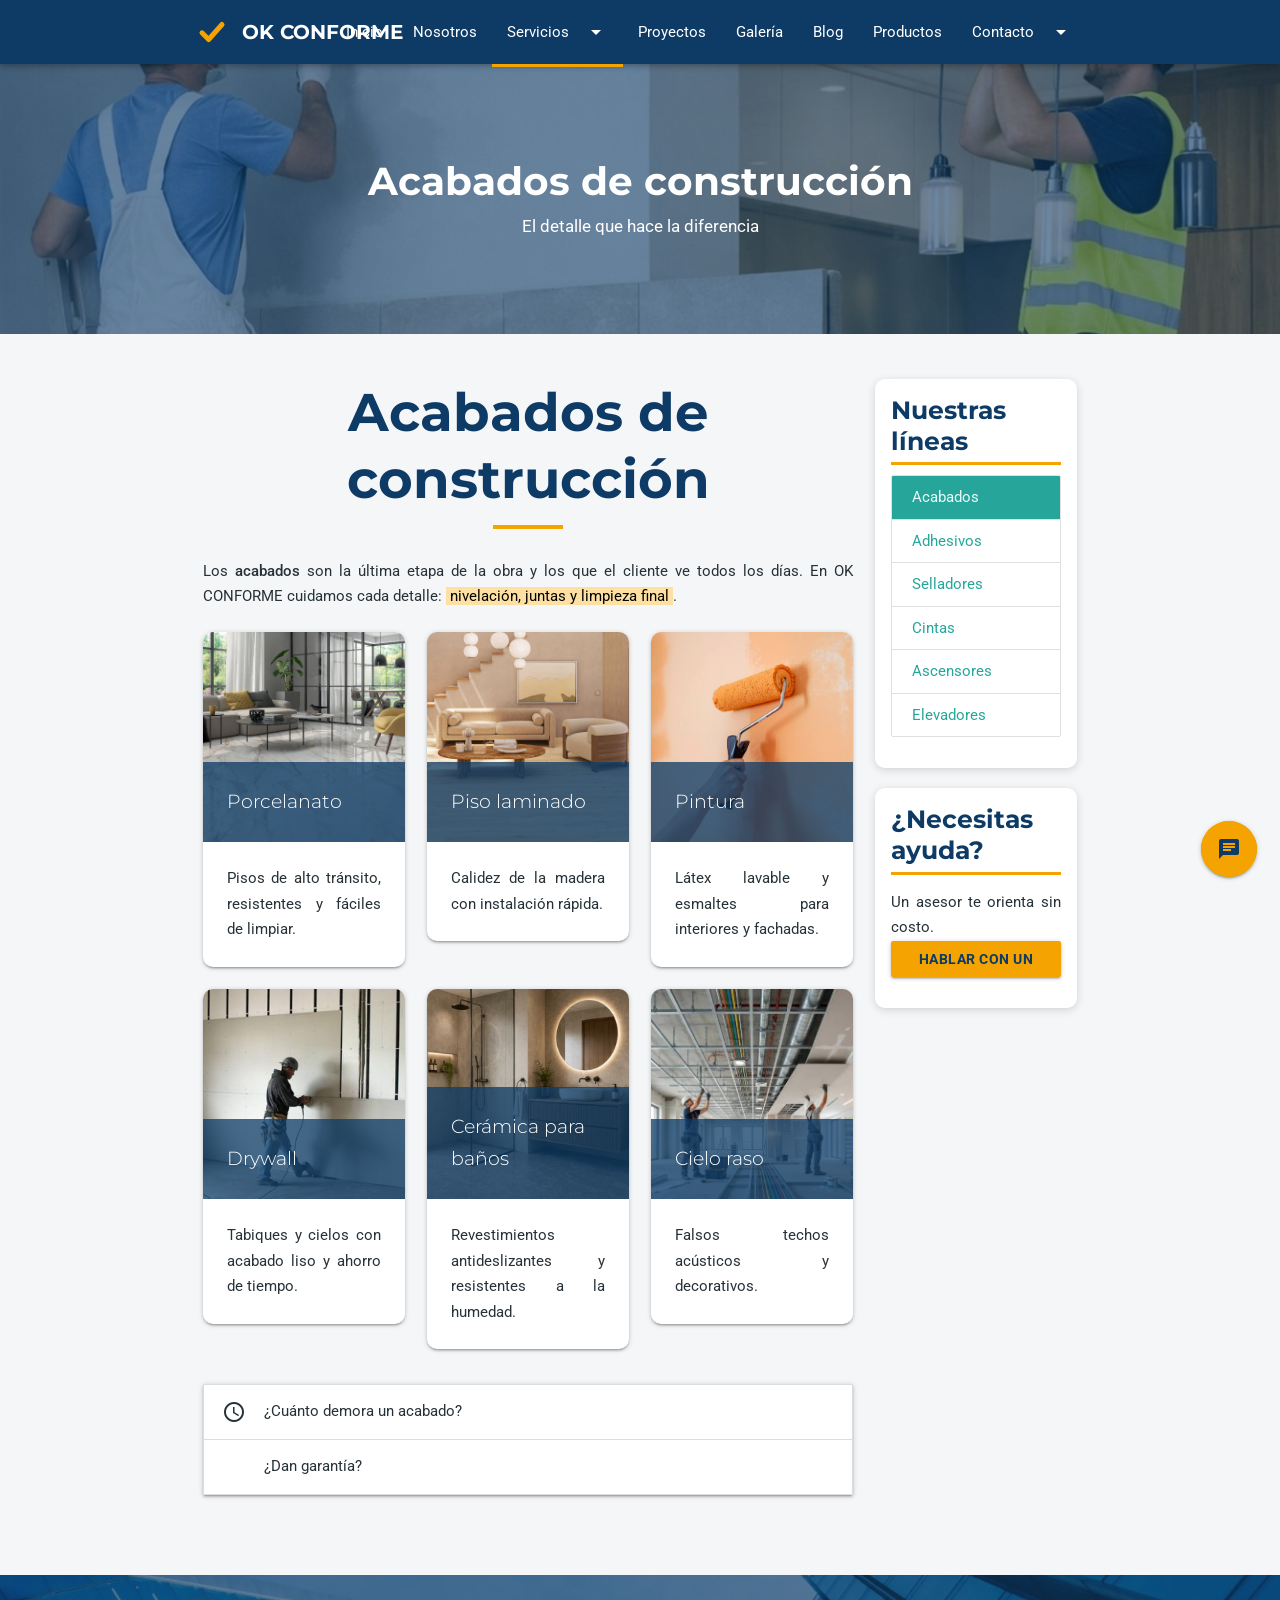
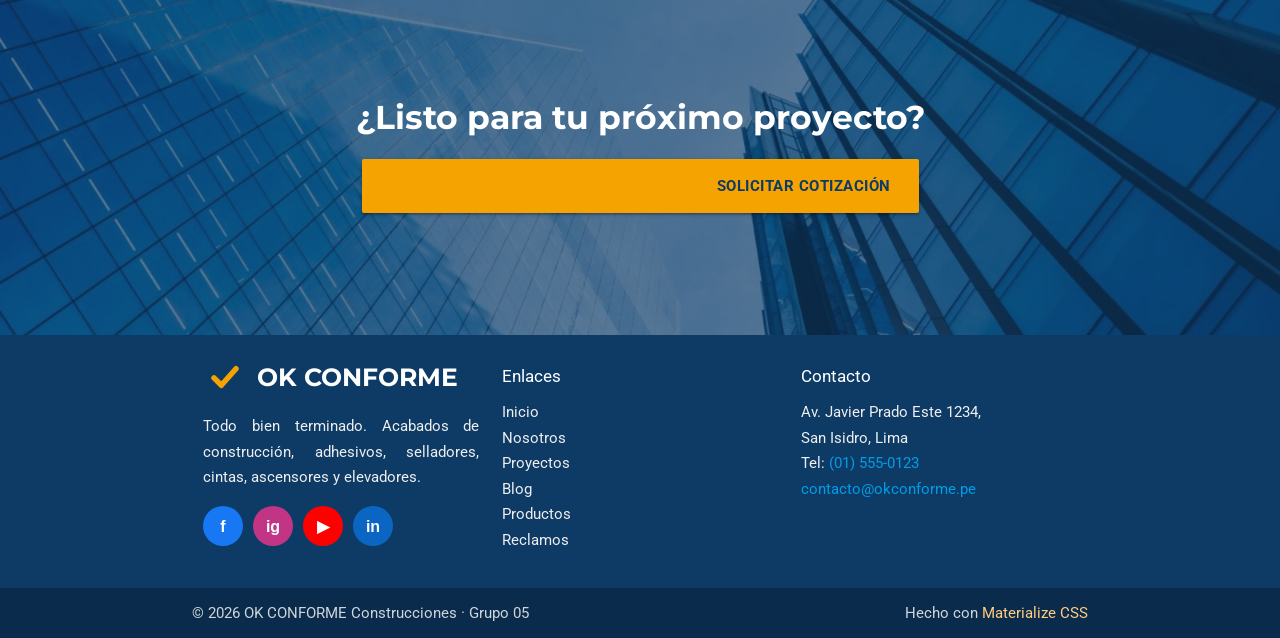
==== acabados.html @ b5ef3fba "Add files via upload" ====
<!DOCTYPE html>
<html lang="es">
<head>
<meta charset="UTF-8">
<meta name="viewport" content="width=device-width, initial-scale=1.0">
<meta name="description" content="Pisos, pintura, drywall y cerámica para obras de construcción.">
<meta name="keywords" content="acabados, pisos, pintura, drywall, cerámica">
<meta name="author" content="Grupo 05">
<title>Acabados | OK CONFORME</title>
<link rel="icon" type="image/svg+xml" href="imagenes/favicon.svg">
<link rel="stylesheet" href="https://fonts.googleapis.com/icon?family=Material+Icons">
<link rel="stylesheet" href="https://fonts.googleapis.com/css2?family=Montserrat:wght@600;700&family=Roboto:wght@300;400;500&display=swap">
<link rel="stylesheet" href="https://cdnjs.cloudflare.com/ajax/libs/materialize/1.0.0/css/materialize.min.css">
<link rel="stylesheet" href="css/estilos.css">
<link rel="stylesheet" href="css/estilos-less.css">
<link rel="stylesheet" href="css/estilos-sass.css">
</head>
<body>
<ul id="drop-servicios" class="dropdown-content"><li><a href="acabados.html">Acabados</a></li><li><a href="adhesivos.html">Adhesivos</a></li><li><a href="selladores.html">Selladores</a></li><li><a href="cintas.html">Cintas</a></li><li><a href="ascensores.html">Ascensores</a></li><li><a href="elevadores.html">Elevadores</a></li></ul>
<ul id="drop-contacto" class="dropdown-content"><li><a href="contacto.html">Contacto</a></li><li><a href="clientes.html">Clientes y reclamos</a></li></ul>
<header>
<div class="navbar-fixed">
<nav class="navbar-azul" role="navigation">
<div class="nav-wrapper container">
<a href="index.html" class="brand-logo"><img src="imagenes/logo.svg" alt="Logo OK CONFORME"><span>OK CONFORME</span></a>
<a href="#" data-target="menu-movil" class="sidenav-trigger"><i class="material-icons">menu</i></a>
<ul class="right hide-on-med-and-down">
<li class=""><a href="index.html">Inicio</a></li><li class=""><a href="nosotros.html">Nosotros</a></li>
<li class="active"><a class="dropdown-trigger" href="#!" data-target="drop-servicios">Servicios<i class="material-icons right">arrow_drop_down</i></a></li>
<li class=""><a href="proyectos.html">Proyectos</a></li><li class=""><a href="galeria.html">Galería</a></li><li class=""><a href="blog.html">Blog</a></li><li class=""><a href="productos.html">Productos</a></li>
<li class=""><a class="dropdown-trigger" href="#!" data-target="drop-contacto">Contacto<i class="material-icons right">arrow_drop_down</i></a></li>
</ul>
</div>
</nav>
</div>
<ul class="sidenav" id="menu-movil"><li><a href="index.html">Inicio</a></li><li><a href="nosotros.html">Nosotros</a></li><li><a href="acabados.html">Acabados</a></li><li><a href="adhesivos.html">Adhesivos</a></li><li><a href="selladores.html">Selladores</a></li><li><a href="cintas.html">Cintas</a></li><li><a href="ascensores.html">Ascensores</a></li><li><a href="elevadores.html">Elevadores</a></li><li><a href="proyectos.html">Proyectos</a></li><li><a href="galeria.html">Galería</a></li><li><a href="blog.html">Blog</a></li><li><a href="productos.html">Productos</a></li><li><a href="contacto.html">Contacto</a></li><li><a href="clientes.html">Clientes y reclamos</a></li></ul>
</header>
<main>
<div class="parallax-container banner">
<div class="banner-texto"><h1>Acabados de construcción</h1><p>El detalle que hace la diferencia</p></div>
<div class="parallax"><img src="imagenes/banner-acabados.jpg" alt="Acabados de construcción"></div>
</div>
<section class="seccion"><div class="container"><div class="row"><div class="col s12 l9"><h2>Acabados de construcción</h2><p>Los <strong>acabados</strong> son la última etapa de la obra y los que el cliente ve todos los días. En OK CONFORME cuidamos cada detalle: <mark>nivelación, juntas y limpieza final</mark>.</p><div class="row"><div class="col s12 m6 l4"><div class="card hoverable tarjeta-servicio scale-transition scale-out"><div class="card-image"><img src="imagenes/acabado-porcelanato.jpg" alt="Porcelanato"><span class="card-title">Porcelanato</span></div><div class="card-content"><p>Pisos de alto tránsito, resistentes y fáciles de limpiar.</p></div></div></div><div class="col s12 m6 l4"><div class="card hoverable tarjeta-servicio scale-transition scale-out"><div class="card-image"><img src="imagenes/acabado-madera.jpg" alt="Piso laminado"><span class="card-title">Piso laminado</span></div><div class="card-content"><p>Calidez de la madera con instalación rápida.</p></div></div></div><div class="col s12 m6 l4"><div class="card hoverable tarjeta-servicio scale-transition scale-out"><div class="card-image"><img src="imagenes/acabado-pintura.jpg" alt="Pintura"><span class="card-title">Pintura</span></div><div class="card-content"><p>Látex lavable y esmaltes para interiores y fachadas.</p></div></div></div><div class="col s12 m6 l4"><div class="card hoverable tarjeta-servicio scale-transition scale-out"><div class="card-image"><img src="imagenes/acabado-drywall.jpg" alt="Drywall"><span class="card-title">Drywall</span></div><div class="card-content"><p>Tabiques y cielos con acabado liso y ahorro de tiempo.</p></div></div></div><div class="col s12 m6 l4"><div class="card hoverable tarjeta-servicio scale-transition scale-out"><div class="card-image"><img src="imagenes/acabado-ceramica-bano.jpg" alt="Cerámica para baños"><span class="card-title">Cerámica para baños</span></div><div class="card-content"><p>Revestimientos antideslizantes y resistentes a la humedad.</p></div></div></div><div class="col s12 m6 l4"><div class="card hoverable tarjeta-servicio scale-transition scale-out"><div class="card-image"><img src="imagenes/acabado-cielo-raso.jpg" alt="Cielo raso"><span class="card-title">Cielo raso</span></div><div class="card-content"><p>Falsos techos acústicos y decorativos.</p></div></div></div></div><ul class="collapsible">
<li><div class="collapsible-header"><i class="material-icons">schedule</i>¿Cuánto demora un acabado?</div><div class="collapsible-body"><span>Un departamento de 80 m&sup2; se termina entre 10 y 15 días hábiles.</span></div></li>
<li><div class="collapsible-header"><i class="material-icons">shield</i>¿Dan garantía?</div><div class="collapsible-body"><span>Sí, 1 año por mano de obra y garantía del fabricante en materiales.</span></div></li>
</ul></div><aside class="col s12 l3"><div class="barra-lateral"><h5>Nuestras líneas</h5><div class="collection"><a href="acabados.html" class="collection-item active">Acabados</a><a href="adhesivos.html" class="collection-item">Adhesivos</a><a href="selladores.html" class="collection-item">Selladores</a><a href="cintas.html" class="collection-item">Cintas</a><a href="ascensores.html" class="collection-item">Ascensores</a><a href="elevadores.html" class="collection-item">Elevadores</a></div></div>
<div class="barra-lateral"><h5>¿Necesitas ayuda?</h5><p>Un asesor te orienta sin costo.<br><a class="btn btn-naranja waves-effect" href="contacto.html">Hablar con un asesor</a></p></div></aside></div></div></section><div class="parallax-container cta">
<div class="cta-texto white-text"><h2>¿Listo para tu próximo proyecto?</h2><a class="btn-large waves-effect waves-light btn-naranja" href="contacto.html"><i class="material-icons left">request_quote</i>Solicitar cotización</a></div>
<div class="parallax"><img src="imagenes/fondo-parallax.jpg" alt="Fachada de vidrio"></div>
</div>
</main>
<div class="fixed-action-btn"><a class="btn-floating btn-large pulse tooltipped" data-position="left" data-tooltip="Cotiza aquí" href="contacto.html"><i class="large material-icons">chat</i></a></div>
<footer class="page-footer">
<div class="container">
<div class="row">
<div class="col s12 m4">
<div class="pie-logo"><img src="imagenes/logo.svg" alt="Logo OK CONFORME"><h5 class="sin-margen">OK CONFORME</h5></div>
<p class="grey-text text-lighten-3">Todo bien terminado. Acabados de construcción, adhesivos, selladores, cintas, ascensores y elevadores.</p>
<div class="redes">
<a class="tooltipped" data-tooltip="Facebook" href="https://www.facebook.com" target="_blank" rel="noopener"><img src="imagenes/red-facebook.svg" alt="Facebook"></a>
<a class="tooltipped" data-tooltip="Instagram" href="https://www.instagram.com" target="_blank" rel="noopener"><img src="imagenes/red-instagram.svg" alt="Instagram"></a>
<a class="tooltipped" data-tooltip="YouTube" href="https://www.youtube.com" target="_blank" rel="noopener"><img src="imagenes/red-youtube.svg" alt="YouTube"></a>
<a class="tooltipped" data-tooltip="LinkedIn" href="https://www.linkedin.com" target="_blank" rel="noopener"><img src="imagenes/red-linkedin.svg" alt="LinkedIn"></a>
</div>
</div>
<div class="col s6 m4">
<h6>Enlaces</h6>
<ul>
<li><a class="grey-text text-lighten-3" href="index.html">Inicio</a></li>
<li><a class="grey-text text-lighten-3" href="nosotros.html">Nosotros</a></li>
<li><a class="grey-text text-lighten-3" href="proyectos.html">Proyectos</a></li>
<li><a class="grey-text text-lighten-3" href="blog.html">Blog</a></li>
<li><a class="grey-text text-lighten-3" href="productos.html">Productos</a></li>
<li><a class="grey-text text-lighten-3" href="clientes.html">Reclamos</a></li>
</ul>
</div>
<div class="col s6 m4">
<h6>Contacto</h6>
<ul class="grey-text text-lighten-3">
<li>Av. Javier Prado Este 1234,<br>San Isidro, Lima</li>
<li>Tel: <a href="tel:+5115550123">(01) 555-0123</a></li>
<li><a href="mailto:contacto@okconforme.pe">contacto@okconforme.pe</a></li>
</ul>
</div>
</div>
</div>
<div class="footer-copyright">
<div class="container">
&copy; 2026 OK CONFORME Construcciones &middot; Grupo 05
<span class="right">Hecho con <a class="orange-text text-lighten-3" href="https://materializecss.com" target="_blank" rel="noopener">Materialize CSS</a></span>
</div>
</div>
</footer>
<script src="https://cdnjs.cloudflare.com/ajax/libs/materialize/1.0.0/js/materialize.min.js"></script>
<script src="js/main.js"></script>

</body>
</html>
---- css/estilos.css ----
/* CSS tradicional: tipografía, tablas, formularios y multimedia */
html { scroll-behavior: smooth; }

body {
  font-family: 'Roboto', sans-serif;
  font-weight: 400;
  color: #263238;
  background-color: #f5f6f8;
  line-height: 1.7;
}

h1, h2, h3, h4, h5 {
  font-family: 'Montserrat', sans-serif;
  font-weight: 700;
  line-height: 1.25;
}

p { text-align: justify; }
a { transition: color 0.3s ease; }
img { max-width: 100%; height: auto; }
blockquote { border-left: 5px solid #F4A300; background: #fff; padding: 12px 20px; font-style: italic; }
mark { background: #ffe0a3; padding: 0 4px; }
hr { border: 0; border-top: 2px solid #F4A300; margin: 24px 0; }

audio { width: 100%; margin: 10px 0; }
video { width: 100%; border-radius: 8px; display: block; background: #000; }
iframe { width: 100%; min-height: 340px; border: 0; border-radius: 8px; }
figure { margin: 0; }
figcaption { font-size: 0.9rem; color: #607d8b; text-align: center; padding-top: 6px; }

table.tabla-producto { background: #fff; border-collapse: collapse; width: 100%; }
table.tabla-producto caption { font-family: 'Montserrat', sans-serif; font-weight: 700; font-size: 1.2rem; padding: 12px; color: #0D3B66; text-align: left; }
table.tabla-producto thead th { background: #0D3B66; color: #fff; text-align: left; padding: 12px; }
table.tabla-producto tbody th { background: #fff3da; color: #0D3B66; border-right: 1px solid #ddd; }
table.tabla-producto td, table.tabla-producto th { padding: 10px 12px; border-bottom: 1px solid #e0e0e0; }
table.tabla-producto tfoot td { background: #eceff1; font-size: 0.85rem; font-style: italic; }
table.tabla-producto tbody tr:hover { background: #fff8e8; }

marquee { font-size: 1.05rem; letter-spacing: 0.5px; }

input:focus, textarea:focus { box-shadow: none; }
.texto-centrado { text-align: center; }
.sin-margen { margin: 0; }
---- css/estilos-less.css ----
.bg-azul {
  background-color: #0D3B66 !important;
}
.bg-naranja {
  background-color: #F4A300 !important;
}
.texto-azul {
  color: #0D3B66 !important;
}
.texto-naranja {
  color: #F4A300 !important;
}
nav.navbar-azul {
  background-color: #0D3B66;
  box-shadow: 0 2px 6px rgba(0, 0, 0, 0.3);
}
nav.navbar-azul .brand-logo {
  display: flex;
  align-items: center;
  gap: 10px;
  font-family: 'Montserrat', sans-serif;
  font-weight: 700;
  font-size: 1.3rem;
}
nav.navbar-azul .brand-logo img {
  height: 40px;
  width: 40px;
}
nav.navbar-azul ul a {
  transition: all 0.3s ease;
}
nav.navbar-azul ul a:hover {
  background-color: rgba(244, 163, 0, 0.3);
}
nav.navbar-azul li.active {
  border-bottom: 3px solid #F4A300;
  background-color: transparent;
}
.dropdown-content li > a {
  color: #0D3B66;
}
.sidenav li > a {
  color: #0D3B66;
  font-weight: 500;
}
.btn-naranja {
  background-color: #F4A300;
  color: #0D3B66;
  font-weight: 700;
  transition: all 0.3s ease;
}
.btn-naranja:hover {
  background-color: #c18100;
  transform: scale(1.05);
}
.hero {
  position: relative;
  height: 80vh;
  min-height: 440px;
  overflow: hidden;
  background-color: #0D3B66;
}
.hero .hero-video {
  position: absolute;
  top: 50%;
  left: 50%;
  min-width: 100%;
  min-height: 100%;
  transform: translate(-50%, -50%);
  object-fit: cover;
  z-index: 0;
  border-radius: 0;
}
.hero .hero-contenido {
  position: relative;
  z-index: 2;
  height: 100%;
  display: flex;
  justify-content: center;
  align-items: center;
  flex-direction: column;
  color: #fff;
  text-align: center;
  padding: 0 20px;
  background-color: rgba(13, 59, 102, 0.55);
}
.hero .hero-contenido h1 {
  font-size: 3.2rem;
  text-shadow: 0 3px 10px rgba(0, 0, 0, 0.5);
  margin: 0 0 10px;
}
.hero .hero-contenido p {
  text-align: center;
  font-size: 1.3rem;
  max-width: 720px;
}
.parallax-container.banner {
  height: 270px;
}
.parallax-container.banner .banner-texto {
  position: absolute;
  top: 0;
  left: 0;
  right: 0;
  bottom: 0;
  z-index: 2;
  display: flex;
  justify-content: center;
  align-items: center;
  flex-direction: column;
  background-color: rgba(13, 59, 102, 0.6);
  color: #fff;
  text-align: center;
  padding: 0 16px;
}
.parallax-container.banner .banner-texto h1 {
  font-size: 2.6rem;
  margin: 0;
}
.parallax-container.banner .banner-texto p {
  text-align: center;
  font-size: 1.15rem;
  margin: 6px 0 0;
}
.tarjeta-servicio {
  border-radius: 10px;
  overflow: hidden;
  transition: all 0.3s ease;
}
.tarjeta-servicio .card-title {
  background-color: rgba(13, 59, 102, 0.75);
  width: 100%;
  font-size: 1.25rem;
  font-family: 'Montserrat', sans-serif;
}
.tarjeta-servicio .card-image img {
  height: 210px;
  object-fit: cover;
}
.tarjeta-servicio:hover {
  transform: translateY(-8px) scale(1.02);
  box-shadow: 0 14px 42px rgba(0, 0, 0, 0.3);
}
.cta {
  height: 360px;
}
.cta .cta-texto {
  position: absolute;
  top: 0;
  left: 0;
  right: 0;
  bottom: 0;
  z-index: 2;
  display: flex;
  justify-content: center;
  align-items: center;
  flex-direction: column;
  background-color: rgba(13, 59, 102, 0.65);
  text-align: center;
  padding: 0 16px;
}
.cta .cta-texto h2 {
  font-size: 2.2rem;
  margin-top: 0;
}
.estadistica i {
  color: #F4A300;
  font-size: 3.2rem;
  transition: all 0.3s ease;
}
.estadistica h3 {
  margin: 4px 0;
  color: #0D3B66;
}
.estadistica:hover i {
  transform: rotate(360deg) scale(1.2);
}
.destacado {
  background-color: #fff;
  border-radius: 10px;
  overflow: hidden;
  box-shadow: 0 6px 18px rgba(0, 0, 0, 0.15);
}
.destacado img {
  width: 100%;
  height: 100%;
  object-fit: cover;
  min-height: 280px;
}
.destacado .texto {
  padding: 28px;
}
footer.page-footer {
  background-color: #0D3B66;
}
footer.page-footer h5,
footer.page-footer h6 {
  color: #fff;
}
footer.page-footer a {
  transition: color 0.3s ease;
}
footer.page-footer a:hover {
  color: #F4A300;
}
footer.page-footer .footer-copyright {
  background-color: #0a2b4b;
}
footer.page-footer .pie-logo {
  display: flex;
  align-items: center;
  gap: 10px;
}
footer.page-footer .pie-logo img {
  width: 44px;
}
.fixed-action-btn .btn-floating {
  background-color: #F4A300;
}
.fixed-action-btn .btn-floating i {
  color: #0D3B66;
}
@media (max-width: 768px) {
  .hero .hero-contenido h1 {
    font-size: 2rem;
  }
  .parallax-container.banner .banner-texto h1 {
    font-size: 1.7rem;
  }
  .cta .cta-texto h2 {
    font-size: 1.5rem;
  }
}
---- css/estilos-sass.css ----
.cinta-datos .dato, .testimonio, .miembro, .formulario-caja, .barra-lateral, .blog-entrada {
  background-color: #fff;
  border-radius: 10px;
  box-shadow: 0 2px 8px rgba(0, 0, 0, 0.15);
  transition: transform 0.3s ease, box-shadow 0.3s ease;
}

.seccion {
  padding: 3rem 0;
}
.seccion.alterna {
  background-color: #fff;
}
.seccion h2 {
  color: #0D3B66;
  text-align: center;
  margin: 0 0 2rem;
}
.seccion h2::after {
  content: "";
  display: block;
  width: 70px;
  height: 4px;
  background-color: #F4A300;
  margin: 12px auto 0;
}

.galeria-grid {
  display: grid;
  grid-template-columns: repeat(4, 1fr);
  gap: 12px;
}
.galeria-grid img {
  width: 100%;
  height: 220px;
  object-fit: cover;
  border-radius: 8px;
  transition: transform 0.4s ease, filter 0.4s ease;
}
.galeria-grid img:hover {
  transform: scale(1.05) rotate(1deg);
  filter: brightness(1.1);
}
@media (max-width: 992px) {
  .galeria-grid {
    grid-template-columns: repeat(2, 1fr);
  }
}
@media (max-width: 600px) {
  .galeria-grid {
    grid-template-columns: 1fr;
  }
}

.blog-entrada {
  display: flex;
  gap: 16px;
  margin-bottom: 20px;
  overflow: hidden;
}
.blog-entrada img {
  width: 260px;
  object-fit: cover;
}
.blog-entrada .contenido {
  padding: 16px;
}
.blog-entrada .contenido h4 {
  margin-top: 0;
  color: #0D3B66;
}
.blog-entrada:hover {
  transform: translateY(-4px);
}
@media (max-width: 600px) {
  .blog-entrada {
    flex-direction: column;
  }
  .blog-entrada img {
    width: 100%;
    height: 190px;
  }
}

.barra-lateral {
  padding: 16px;
  margin-bottom: 20px;
}
.barra-lateral h5 {
  color: #0D3B66;
  border-bottom: 3px solid #F4A300;
  padding-bottom: 6px;
  margin-top: 0;
}

.etiqueta-primario {
  display: inline-block;
  margin: 2px;
  padding: 3px 12px;
  border-radius: 14px;
  background-color: #0D3B66;
  color: #fff;
  font-size: 0.8rem;
}

.etiqueta-acento {
  display: inline-block;
  margin: 2px;
  padding: 3px 12px;
  border-radius: 14px;
  background-color: #F4A300;
  color: #fff;
  font-size: 0.8rem;
}

.etiqueta-exito {
  display: inline-block;
  margin: 2px;
  padding: 3px 12px;
  border-radius: 14px;
  background-color: #2E7D32;
  color: #fff;
  font-size: 0.8rem;
}

.etiqueta-alerta {
  display: inline-block;
  margin: 2px;
  padding: 3px 12px;
  border-radius: 14px;
  background-color: #C62828;
  color: #fff;
  font-size: 0.8rem;
}

.formulario-caja {
  padding: 1.5rem;
}

.info-contacto {
  list-style: none;
  padding: 0;
  margin: 0;
  display: flex;
  flex-direction: column;
  gap: 14px;
}
.info-contacto li {
  display: flex;
  align-items: center;
  gap: 12px;
}
.info-contacto li i {
  color: #F4A300;
}

.redes {
  display: flex;
  gap: 10px;
}
.redes a {
  width: 40px;
  height: 40px;
  transition: transform 0.4s ease;
}
.redes a:hover {
  transform: rotate(360deg) scale(1.15);
}
.redes a img {
  width: 100%;
  height: 100%;
  display: block;
}

.miembro {
  text-align: center;
  padding: 20px;
}
.miembro img {
  width: 140px;
  height: 140px;
  object-fit: cover;
  border-radius: 50%;
  border: 4px solid #F4A300;
}
.miembro h5 {
  color: #0D3B66;
  margin-bottom: 0;
}
.miembro:hover {
  transform: translateY(-6px) scale(1.03);
}

.testimonio {
  padding: 20px;
  height: 100%;
}
.testimonio i {
  color: #F4A300;
}

.marquee-oferta {
  background-color: #0D3B66;
  color: #fff;
  padding: 8px 0;
  font-weight: 500;
}

.tabla-wrap {
  overflow-x: auto;
  margin-bottom: 2rem;
}

.cinta-datos {
  display: grid;
  grid-template-columns: repeat(auto-fit, minmax(220px, 1fr));
  gap: 16px;
}
.cinta-datos .dato {
  padding: 16px;
  text-align: center;
}
.cinta-datos .dato i {
  color: #F4A300;
  font-size: 2.4rem;
}

.video-caja {
  display: flex;
  flex-direction: column;
  justify-content: center;
  align-items: center;
  gap: 8px;
}
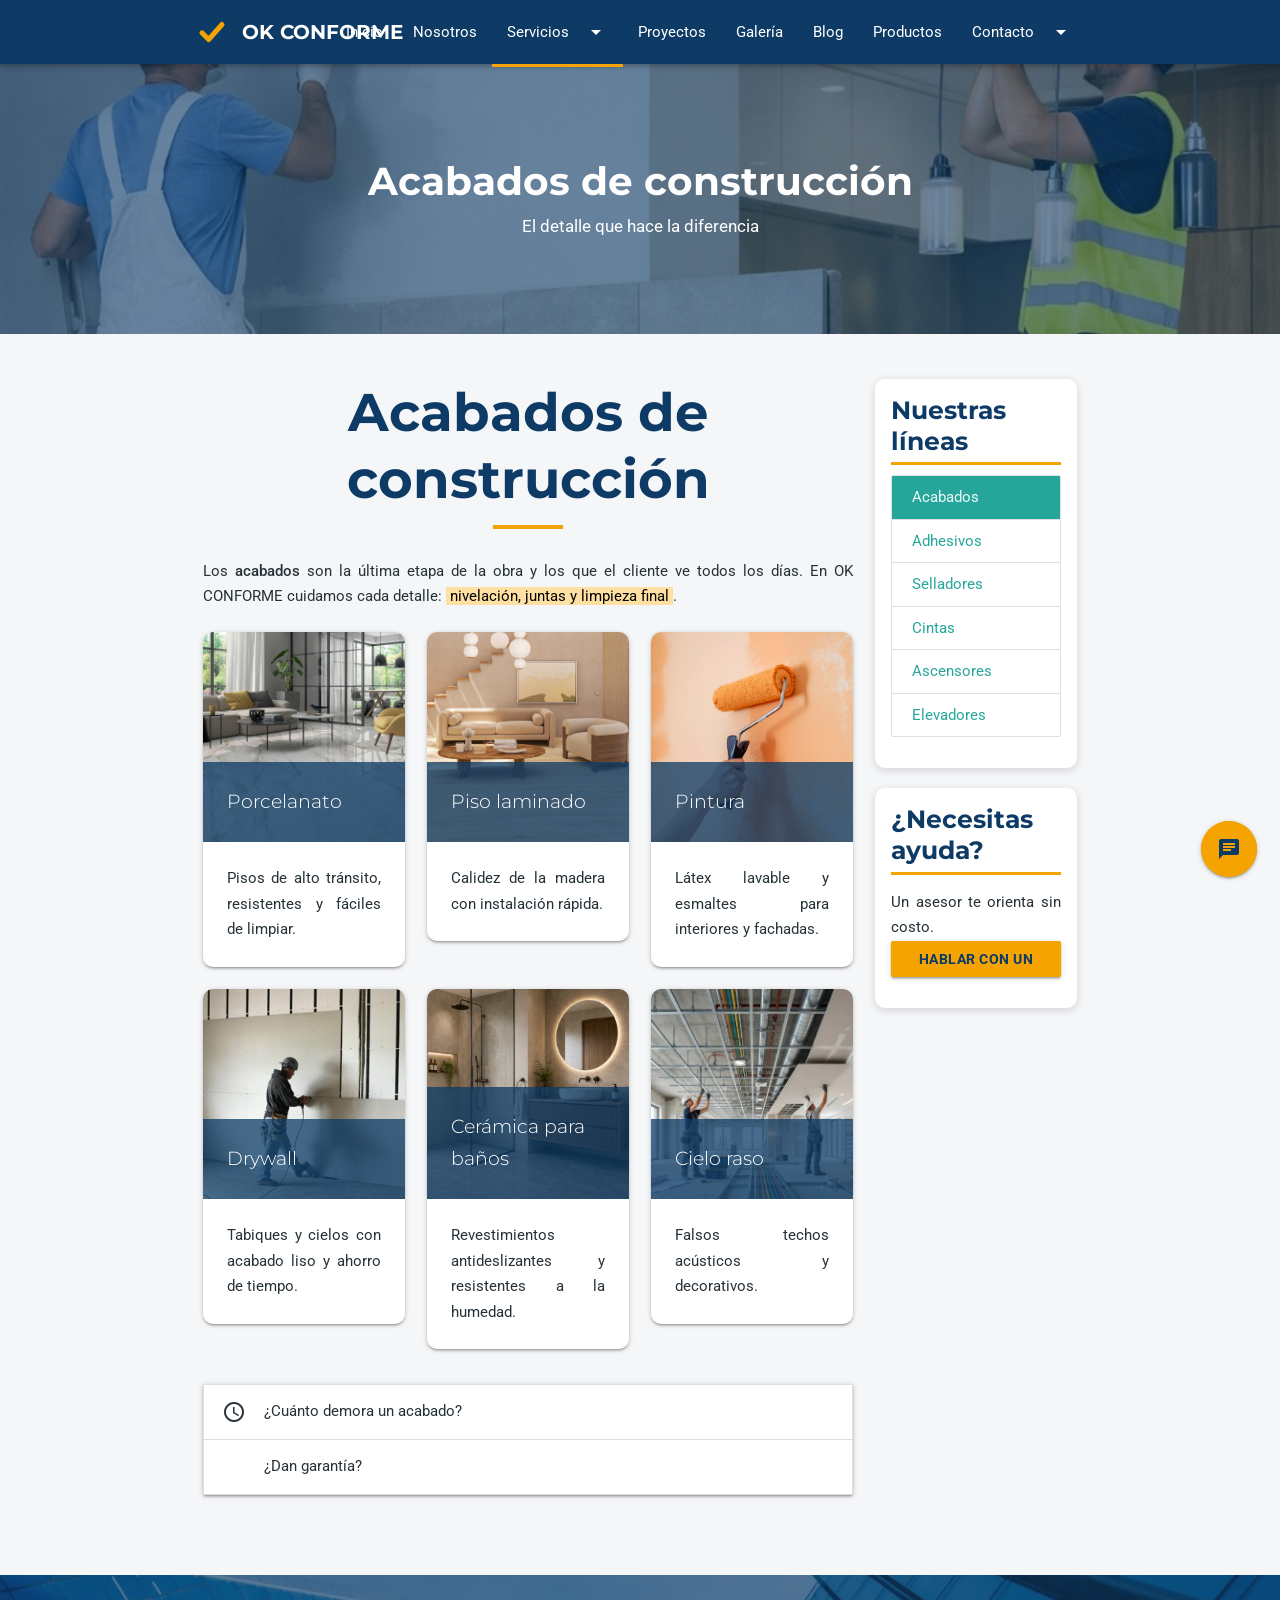
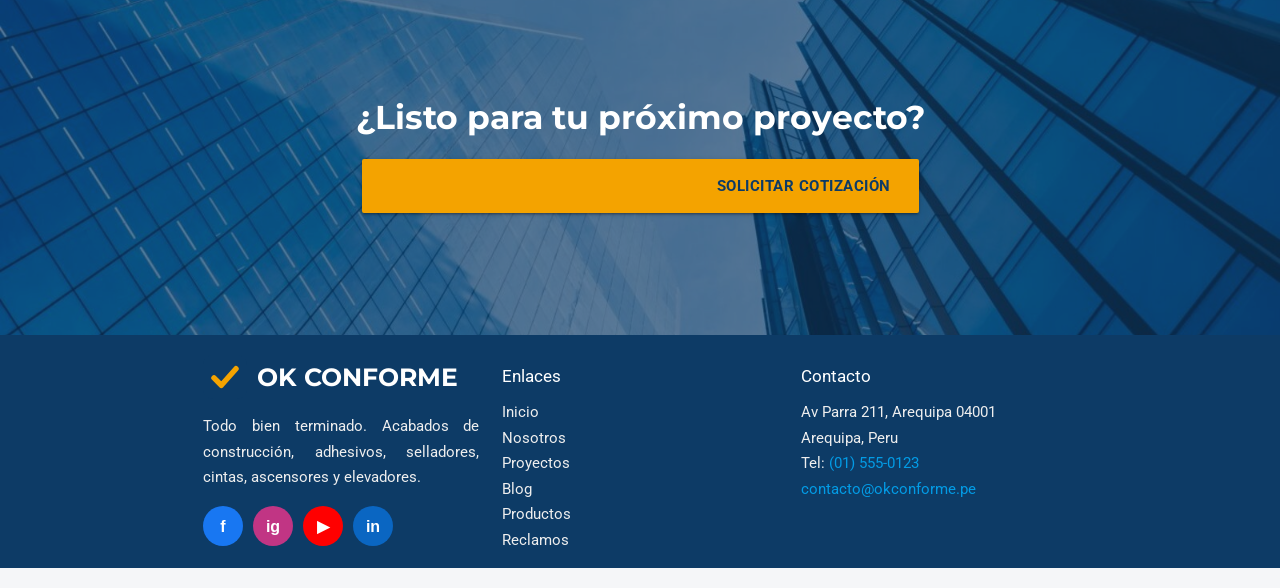
==== commit c61be14e: "Update acabados.html" ====
--- a/acabados.html
+++ b/acabados.html
@@ -1,98 +1,91 @@
 <!DOCTYPE html>
 <html lang="es">
-<head>
-<meta charset="UTF-8">
-<meta name="viewport" content="width=device-width, initial-scale=1.0">
-<meta name="description" content="Pisos, pintura, drywall y cerámica para obras de construcción.">
-<meta name="keywords" content="acabados, pisos, pintura, drywall, cerámica">
-<meta name="author" content="Grupo 05">
-<title>Acabados | OK CONFORME</title>
-<link rel="icon" type="image/svg+xml" href="imagenes/favicon.svg">
-<link rel="stylesheet" href="https://fonts.googleapis.com/icon?family=Material+Icons">
-<link rel="stylesheet" href="https://fonts.googleapis.com/css2?family=Montserrat:wght@600;700&family=Roboto:wght@300;400;500&display=swap">
-<link rel="stylesheet" href="https://cdnjs.cloudflare.com/ajax/libs/materialize/1.0.0/css/materialize.min.css">
-<link rel="stylesheet" href="css/estilos.css">
-<link rel="stylesheet" href="css/estilos-less.css">
-<link rel="stylesheet" href="css/estilos-sass.css">
-</head>
-<body>
-<ul id="drop-servicios" class="dropdown-content"><li><a href="acabados.html">Acabados</a></li><li><a href="adhesivos.html">Adhesivos</a></li><li><a href="selladores.html">Selladores</a></li><li><a href="cintas.html">Cintas</a></li><li><a href="ascensores.html">Ascensores</a></li><li><a href="elevadores.html">Elevadores</a></li></ul>
-<ul id="drop-contacto" class="dropdown-content"><li><a href="contacto.html">Contacto</a></li><li><a href="clientes.html">Clientes y reclamos</a></li></ul>
-<header>
-<div class="navbar-fixed">
-<nav class="navbar-azul" role="navigation">
-<div class="nav-wrapper container">
-<a href="index.html" class="brand-logo"><img src="imagenes/logo.svg" alt="Logo OK CONFORME"><span>OK CONFORME</span></a>
-<a href="#" data-target="menu-movil" class="sidenav-trigger"><i class="material-icons">menu</i></a>
-<ul class="right hide-on-med-and-down">
-<li class=""><a href="index.html">Inicio</a></li><li class=""><a href="nosotros.html">Nosotros</a></li>
-<li class="active"><a class="dropdown-trigger" href="#!" data-target="drop-servicios">Servicios<i class="material-icons right">arrow_drop_down</i></a></li>
-<li class=""><a href="proyectos.html">Proyectos</a></li><li class=""><a href="galeria.html">Galería</a></li><li class=""><a href="blog.html">Blog</a></li><li class=""><a href="productos.html">Productos</a></li>
-<li class=""><a class="dropdown-trigger" href="#!" data-target="drop-contacto">Contacto<i class="material-icons right">arrow_drop_down</i></a></li>
-</ul>
-</div>
-</nav>
-</div>
-<ul class="sidenav" id="menu-movil"><li><a href="index.html">Inicio</a></li><li><a href="nosotros.html">Nosotros</a></li><li><a href="acabados.html">Acabados</a></li><li><a href="adhesivos.html">Adhesivos</a></li><li><a href="selladores.html">Selladores</a></li><li><a href="cintas.html">Cintas</a></li><li><a href="ascensores.html">Ascensores</a></li><li><a href="elevadores.html">Elevadores</a></li><li><a href="proyectos.html">Proyectos</a></li><li><a href="galeria.html">Galería</a></li><li><a href="blog.html">Blog</a></li><li><a href="productos.html">Productos</a></li><li><a href="contacto.html">Contacto</a></li><li><a href="clientes.html">Clientes y reclamos</a></li></ul>
-</header>
-<main>
-<div class="parallax-container banner">
-<div class="banner-texto"><h1>Acabados de construcción</h1><p>El detalle que hace la diferencia</p></div>
-<div class="parallax"><img src="imagenes/banner-acabados.jpg" alt="Acabados de construcción"></div>
-</div>
-<section class="seccion"><div class="container"><div class="row"><div class="col s12 l9"><h2>Acabados de construcción</h2><p>Los <strong>acabados</strong> son la última etapa de la obra y los que el cliente ve todos los días. En OK CONFORME cuidamos cada detalle: <mark>nivelación, juntas y limpieza final</mark>.</p><div class="row"><div class="col s12 m6 l4"><div class="card hoverable tarjeta-servicio scale-transition scale-out"><div class="card-image"><img src="imagenes/acabado-porcelanato.jpg" alt="Porcelanato"><span class="card-title">Porcelanato</span></div><div class="card-content"><p>Pisos de alto tránsito, resistentes y fáciles de limpiar.</p></div></div></div><div class="col s12 m6 l4"><div class="card hoverable tarjeta-servicio scale-transition scale-out"><div class="card-image"><img src="imagenes/acabado-madera.jpg" alt="Piso laminado"><span class="card-title">Piso laminado</span></div><div class="card-content"><p>Calidez de la madera con instalación rápida.</p></div></div></div><div class="col s12 m6 l4"><div class="card hoverable tarjeta-servicio scale-transition scale-out"><div class="card-image"><img src="imagenes/acabado-pintura.jpg" alt="Pintura"><span class="card-title">Pintura</span></div><div class="card-content"><p>Látex lavable y esmaltes para interiores y fachadas.</p></div></div></div><div class="col s12 m6 l4"><div class="card hoverable tarjeta-servicio scale-transition scale-out"><div class="card-image"><img src="imagenes/acabado-drywall.jpg" alt="Drywall"><span class="card-title">Drywall</span></div><div class="card-content"><p>Tabiques y cielos con acabado liso y ahorro de tiempo.</p></div></div></div><div class="col s12 m6 l4"><div class="card hoverable tarjeta-servicio scale-transition scale-out"><div class="card-image"><img src="imagenes/acabado-ceramica-bano.jpg" alt="Cerámica para baños"><span class="card-title">Cerámica para baños</span></div><div class="card-content"><p>Revestimientos antideslizantes y resistentes a la humedad.</p></div></div></div><div class="col s12 m6 l4"><div class="card hoverable tarjeta-servicio scale-transition scale-out"><div class="card-image"><img src="imagenes/acabado-cielo-raso.jpg" alt="Cielo raso"><span class="card-title">Cielo raso</span></div><div class="card-content"><p>Falsos techos acústicos y decorativos.</p></div></div></div></div><ul class="collapsible">
-<li><div class="collapsible-header"><i class="material-icons">schedule</i>¿Cuánto demora un acabado?</div><div class="collapsible-body"><span>Un departamento de 80 m&sup2; se termina entre 10 y 15 días hábiles.</span></div></li>
-<li><div class="collapsible-header"><i class="material-icons">shield</i>¿Dan garantía?</div><div class="collapsible-body"><span>Sí, 1 año por mano de obra y garantía del fabricante en materiales.</span></div></li>
-</ul></div><aside class="col s12 l3"><div class="barra-lateral"><h5>Nuestras líneas</h5><div class="collection"><a href="acabados.html" class="collection-item active">Acabados</a><a href="adhesivos.html" class="collection-item">Adhesivos</a><a href="selladores.html" class="collection-item">Selladores</a><a href="cintas.html" class="collection-item">Cintas</a><a href="ascensores.html" class="collection-item">Ascensores</a><a href="elevadores.html" class="collection-item">Elevadores</a></div></div>
-<div class="barra-lateral"><h5>¿Necesitas ayuda?</h5><p>Un asesor te orienta sin costo.<br><a class="btn btn-naranja waves-effect" href="contacto.html">Hablar con un asesor</a></p></div></aside></div></div></section><div class="parallax-container cta">
-<div class="cta-texto white-text"><h2>¿Listo para tu próximo proyecto?</h2><a class="btn-large waves-effect waves-light btn-naranja" href="contacto.html"><i class="material-icons left">request_quote</i>Solicitar cotización</a></div>
-<div class="parallax"><img src="imagenes/fondo-parallax.jpg" alt="Fachada de vidrio"></div>
-</div>
-</main>
-<div class="fixed-action-btn"><a class="btn-floating btn-large pulse tooltipped" data-position="left" data-tooltip="Cotiza aquí" href="contacto.html"><i class="large material-icons">chat</i></a></div>
-<footer class="page-footer">
-<div class="container">
-<div class="row">
-<div class="col s12 m4">
-<div class="pie-logo"><img src="imagenes/logo.svg" alt="Logo OK CONFORME"><h5 class="sin-margen">OK CONFORME</h5></div>
-<p class="grey-text text-lighten-3">Todo bien terminado. Acabados de construcción, adhesivos, selladores, cintas, ascensores y elevadores.</p>
-<div class="redes">
-<a class="tooltipped" data-tooltip="Facebook" href="https://www.facebook.com" target="_blank" rel="noopener"><img src="imagenes/red-facebook.svg" alt="Facebook"></a>
-<a class="tooltipped" data-tooltip="Instagram" href="https://www.instagram.com" target="_blank" rel="noopener"><img src="imagenes/red-instagram.svg" alt="Instagram"></a>
-<a class="tooltipped" data-tooltip="YouTube" href="https://www.youtube.com" target="_blank" rel="noopener"><img src="imagenes/red-youtube.svg" alt="YouTube"></a>
-<a class="tooltipped" data-tooltip="LinkedIn" href="https://www.linkedin.com" target="_blank" rel="noopener"><img src="imagenes/red-linkedin.svg" alt="LinkedIn"></a>
-</div>
-</div>
-<div class="col s6 m4">
-<h6>Enlaces</h6>
-<ul>
-<li><a class="grey-text text-lighten-3" href="index.html">Inicio</a></li>
-<li><a class="grey-text text-lighten-3" href="nosotros.html">Nosotros</a></li>
-<li><a class="grey-text text-lighten-3" href="proyectos.html">Proyectos</a></li>
-<li><a class="grey-text text-lighten-3" href="blog.html">Blog</a></li>
-<li><a class="grey-text text-lighten-3" href="productos.html">Productos</a></li>
-<li><a class="grey-text text-lighten-3" href="clientes.html">Reclamos</a></li>
-</ul>
-</div>
-<div class="col s6 m4">
-<h6>Contacto</h6>
-<ul class="grey-text text-lighten-3">
-<li>Av. Javier Prado Este 1234,<br>San Isidro, Lima</li>
-<li>Tel: <a href="tel:+5115550123">(01) 555-0123</a></li>
-<li><a href="mailto:contacto@okconforme.pe">contacto@okconforme.pe</a></li>
-</ul>
-</div>
-</div>
-</div>
-<div class="footer-copyright">
-<div class="container">
-&copy; 2026 OK CONFORME Construcciones &middot; Grupo 05
-<span class="right">Hecho con <a class="orange-text text-lighten-3" href="https://materializecss.com" target="_blank" rel="noopener">Materialize CSS</a></span>
-</div>
-</div>
-</footer>
-<script src="https://cdnjs.cloudflare.com/ajax/libs/materialize/1.0.0/js/materialize.min.js"></script>
-<script src="js/main.js"></script>
-
-</body>
+    <head>
+        <meta charset="UTF-8">
+        <meta name="viewport" content="width=device-width, initial-scale=1.0">
+        <meta name="description" content="Pisos, pintura, drywall y cerámica para obras de construcción.">
+        <meta name="keywords" content="acabados, pisos, pintura, drywall, cerámica">
+        <meta name="author" content="Grupo 05">
+        <title>Acabados | OK CONFORME</title>
+        <link rel="icon" type="image/svg+xml" href="imagenes/favicon.svg">
+        <link rel="stylesheet" href="https://fonts.googleapis.com/icon?family=Material+Icons">
+        <link rel="stylesheet" href="https://fonts.googleapis.com/css2?family=Montserrat:wght@600;700&family=Roboto:wght@300;400;500&display=swap">
+        <link rel="stylesheet" href="https://cdnjs.cloudflare.com/ajax/libs/materialize/1.0.0/css/materialize.min.css">
+        <link rel="stylesheet" href="css/estilos.css">
+        <link rel="stylesheet" href="css/estilos-less.css">
+        <link rel="stylesheet" href="css/estilos-sass.css">
+    </head>
+    <body>
+        <ul id="drop-servicios" class="dropdown-content"><li><a href="acabados.html">Acabados</a></li><li><a href="adhesivos.html">Adhesivos</a></li><li><a href="selladores.html">Selladores</a></li><li><a href="cintas.html">Cintas</a></li><li><a href="ascensores.html">Ascensores</a></li><li><a href="elevadores.html">Elevadores</a></li></ul>
+        <ul id="drop-contacto" class="dropdown-content"><li><a href="contacto.html">Contacto</a></li><li><a href="clientes.html">Clientes y reclamos</a></li></ul>
+        <header>
+            <div class="navbar-fixed">
+                <nav class="navbar-azul" role="navigation">
+                    <div class="nav-wrapper container">
+                        <a href="index.html" class="brand-logo"><img src="imagenes/logo.svg" alt="Logo OK CONFORME"><span>OK CONFORME</span></a>
+                        <a href="#" data-target="menu-movil" class="sidenav-trigger"><i class="material-icons">menu</i></a>
+                        <ul class="right hide-on-med-and-down">
+                            <li class=""><a href="index.html">Inicio</a></li><li class=""><a href="nosotros.html">Nosotros</a></li>
+                            <li class="active"><a class="dropdown-trigger" href="#!" data-target="drop-servicios">Servicios<i class="material-icons right">arrow_drop_down</i></a></li>
+                            <li class=""><a href="proyectos.html">Proyectos</a></li><li class=""><a href="galeria.html">Galería</a></li><li class=""><a href="blog.html">Blog</a></li><li class=""><a href="productos.html">Productos</a></li>
+                            <li class=""><a class="dropdown-trigger" href="#!" data-target="drop-contacto">Contacto<i class="material-icons right">arrow_drop_down</i></a></li>
+                        </ul>
+                    </div>
+                </nav>
+            </div>
+            <ul class="sidenav" id="menu-movil"><li><a href="index.html">Inicio</a></li><li><a href="nosotros.html">Nosotros</a></li><li><a href="acabados.html">Acabados</a></li><li><a href="adhesivos.html">Adhesivos</a></li><li><a href="selladores.html">Selladores</a></li><li><a href="cintas.html">Cintas</a></li><li><a href="ascensores.html">Ascensores</a></li><li><a href="elevadores.html">Elevadores</a></li><li><a href="proyectos.html">Proyectos</a></li><li><a href="galeria.html">Galería</a></li><li><a href="blog.html">Blog</a></li><li><a href="productos.html">Productos</a></li><li><a href="contacto.html">Contacto</a></li><li><a href="clientes.html">Clientes y reclamos</a></li></ul>
+        </header>
+        <main>
+            <div class="parallax-container banner">
+                <div class="banner-texto"><h1>Acabados de construcción</h1><p>El detalle que hace la diferencia</p></div>
+                <div class="parallax"><img src="imagenes/banner-acabados.jpg" alt="Acabados de construcción"></div>
+            </div>
+            <section class="seccion"><div class="container"><div class="row"><div class="col s12 l9"><h2>Acabados de construcción</h2><p>Los <strong>acabados</strong> son la última etapa de la obra y los que el cliente ve todos los días. En OK CONFORME cuidamos cada detalle: <mark>nivelación, juntas y limpieza final</mark>.</p><div class="row"><div class="col s12 m6 l4"><div class="card hoverable tarjeta-servicio scale-transition scale-out"><div class="card-image"><img src="imagenes/acabado-porcelanato.jpg" alt="Porcelanato"><span class="card-title">Porcelanato</span></div><div class="card-content"><p>Pisos de alto tránsito, resistentes y fáciles de limpiar.</p></div></div></div><div class="col s12 m6 l4"><div class="card hoverable tarjeta-servicio scale-transition scale-out"><div class="card-image"><img src="imagenes/acabado-madera.jpg" alt="Piso laminado"><span class="card-title">Piso laminado</span></div><div class="card-content"><p>Calidez de la madera con instalación rápida.</p></div></div></div><div class="col s12 m6 l4"><div class="card hoverable tarjeta-servicio scale-transition scale-out"><div class="card-image"><img src="imagenes/acabado-pintura.jpg" alt="Pintura"><span class="card-title">Pintura</span></div><div class="card-content"><p>Látex lavable y esmaltes para interiores y fachadas.</p></div></div></div><div class="col s12 m6 l4"><div class="card hoverable tarjeta-servicio scale-transition scale-out"><div class="card-image"><img src="imagenes/acabado-drywall.jpg" alt="Drywall"><span class="card-title">Drywall</span></div><div class="card-content"><p>Tabiques y cielos con acabado liso y ahorro de tiempo.</p></div></div></div><div class="col s12 m6 l4"><div class="card hoverable tarjeta-servicio scale-transition scale-out"><div class="card-image"><img src="imagenes/acabado-ceramica-bano.jpg" alt="Cerámica para baños"><span class="card-title">Cerámica para baños</span></div><div class="card-content"><p>Revestimientos antideslizantes y resistentes a la humedad.</p></div></div></div><div class="col s12 m6 l4"><div class="card hoverable tarjeta-servicio scale-transition scale-out"><div class="card-image"><img src="imagenes/acabado-cielo-raso.jpg" alt="Cielo raso"><span class="card-title">Cielo raso</span></div><div class="card-content"><p>Falsos techos acústicos y decorativos.</p></div></div></div></div><ul class="collapsible">
+                                <li><div class="collapsible-header"><i class="material-icons">schedule</i>¿Cuánto demora un acabado?</div><div class="collapsible-body"><span>Un departamento de 80 m&sup2; se termina entre 10 y 15 días hábiles.</span></div></li>
+                                <li><div class="collapsible-header"><i class="material-icons">shield</i>¿Dan garantía?</div><div class="collapsible-body"><span>Sí, 1 año por mano de obra y garantía del fabricante en materiales.</span></div></li>
+                            </ul></div><aside class="col s12 l3"><div class="barra-lateral"><h5>Nuestras líneas</h5><div class="collection"><a href="acabados.html" class="collection-item active">Acabados</a><a href="adhesivos.html" class="collection-item">Adhesivos</a><a href="selladores.html" class="collection-item">Selladores</a><a href="cintas.html" class="collection-item">Cintas</a><a href="ascensores.html" class="collection-item">Ascensores</a><a href="elevadores.html" class="collection-item">Elevadores</a></div></div>
+                            <div class="barra-lateral"><h5>¿Necesitas ayuda?</h5><p>Un asesor te orienta sin costo.<br><a class="btn btn-naranja waves-effect" href="contacto.html">Hablar con un asesor</a></p></div></aside></div></div></section><div class="parallax-container cta">
+                <div class="cta-texto white-text"><h2>¿Listo para tu próximo proyecto?</h2><a class="btn-large waves-effect waves-light btn-naranja" href="contacto.html"><i class="material-icons left">request_quote</i>Solicitar cotización</a></div>
+                <div class="parallax"><img src="imagenes/fondo-parallax.jpg" alt="Fachada de vidrio"></div>
+            </div>
+        </main>
+        <div class="fixed-action-btn"><a class="btn-floating btn-large pulse tooltipped" data-position="left" data-tooltip="Cotiza aquí" href="contacto.html"><i class="large material-icons">chat</i></a></div>
+        <footer class="page-footer">
+            <div class="container">
+                <div class="row">
+                    <div class="col s12 m4">
+                        <div class="pie-logo"><img src="imagenes/logo.svg" alt="Logo OK CONFORME"><h5 class="sin-margen">OK CONFORME</h5></div>
+                        <p class="grey-text text-lighten-3">Todo bien terminado. Acabados de construcción, adhesivos, selladores, cintas, ascensores y elevadores.</p>
+                        <div class="redes">
+                            <a class="tooltipped" data-tooltip="Facebook" href="https://www.facebook.com" target="_blank" rel="noopener"><img src="imagenes/red-facebook.svg" alt="Facebook"></a>
+                            <a class="tooltipped" data-tooltip="Instagram" href="https://www.instagram.com" target="_blank" rel="noopener"><img src="imagenes/red-instagram.svg" alt="Instagram"></a>
+                            <a class="tooltipped" data-tooltip="YouTube" href="https://www.youtube.com" target="_blank" rel="noopener"><img src="imagenes/red-youtube.svg" alt="YouTube"></a>
+                            <a class="tooltipped" data-tooltip="LinkedIn" href="https://www.linkedin.com" target="_blank" rel="noopener"><img src="imagenes/red-linkedin.svg" alt="LinkedIn"></a>
+                        </div>
+                    </div>
+                    <div class="col s6 m4">
+                        <h6>Enlaces</h6>
+                        <ul>
+                            <li><a class="grey-text text-lighten-3" href="index.html">Inicio</a></li>
+                            <li><a class="grey-text text-lighten-3" href="nosotros.html">Nosotros</a></li>
+                            <li><a class="grey-text text-lighten-3" href="proyectos.html">Proyectos</a></li>
+                            <li><a class="grey-text text-lighten-3" href="blog.html">Blog</a></li>
+                            <li><a class="grey-text text-lighten-3" href="productos.html">Productos</a></li>
+                            <li><a class="grey-text text-lighten-3" href="clientes.html">Reclamos</a></li>
+                        </ul>
+                    </div>
+                    <div class="col s6 m4">
+                        <h6>Contacto</h6>
+                        <ul class="grey-text text-lighten-3">
+                            <li>Av Parra 211, Arequipa 04001<br>Arequipa, Peru</li>
+                            <li>Tel: <a href="tel:+5115550123">(01) 555-0123</a></li>
+                            <li><a href="mailto:contacto@okconforme.pe">contacto@okconforme.pe</a></li>
+                        </ul>
+                    </div>
+                </div>
+            </div>
+        </footer>
+        <script src="https://cdnjs.cloudflare.com/ajax/libs/materialize/1.0.0/js/materialize.min.js"></script>
+        <script src="js/main.js"></script>
+    </body>
 </html>
--- a/css/estilos.css
+++ b/css/estilos.css
@@ -1,43 +1,122 @@
 /* CSS tradicional: tipografía, tablas, formularios y multimedia */
-html { scroll-behavior: smooth; }
+html {
+    scroll-behavior: smooth;
+}
 
 body {
-  font-family: 'Roboto', sans-serif;
-  font-weight: 400;
-  color: #263238;
-  background-color: #f5f6f8;
-  line-height: 1.7;
+    font-family: 'Roboto', sans-serif;
+    font-weight: 400;
+    color: #263238;
+    background-color: #f5f6f8;
+    line-height: 1.7;
 }
 
 h1, h2, h3, h4, h5 {
-  font-family: 'Montserrat', sans-serif;
-  font-weight: 700;
-  line-height: 1.25;
+    font-family: 'Montserrat', sans-serif;
+    font-weight: 700;
+    line-height: 1.25;
 }
 
-p { text-align: justify; }
-a { transition: color 0.3s ease; }
-img { max-width: 100%; height: auto; }
-blockquote { border-left: 5px solid #F4A300; background: #fff; padding: 12px 20px; font-style: italic; }
-mark { background: #ffe0a3; padding: 0 4px; }
-hr { border: 0; border-top: 2px solid #F4A300; margin: 24px 0; }
+p {
+    text-align: justify;
+}
+a {
+    transition: color 0.3s ease;
+}
+img {
+    max-width: 100%;
+    height: auto;
+}
+blockquote {
+    border-left: 5px solid #F4A300;
+    background: #fff;
+    padding: 12px 20px;
+    font-style: italic;
+}
+mark {
+    background: #ffe0a3;
+    padding: 0 4px;
+}
+hr {
+    border: 0;
+    border-top: 2px solid #F4A300;
+    margin: 24px 0;
+}
 
-audio { width: 100%; margin: 10px 0; }
-video { width: 100%; border-radius: 8px; display: block; background: #000; }
-iframe { width: 100%; min-height: 340px; border: 0; border-radius: 8px; }
-figure { margin: 0; }
-figcaption { font-size: 0.9rem; color: #607d8b; text-align: center; padding-top: 6px; }
+audio {
+    width: 100%;
+    margin: 10px 0;
+}
+video {
+    width: 100%;
+    border-radius: 8px;
+    display: block;
+    background: #000;
+}
+iframe {
+    width: 100%;
+    min-height: 340px;
+    border: 0;
+    border-radius: 8px;
+}
+figure {
+    margin: 0;
+}
+figcaption {
+    font-size: 0.9rem;
+    color: #607d8b;
+    text-align: center;
+    padding-top: 6px;
+}
 
-table.tabla-producto { background: #fff; border-collapse: collapse; width: 100%; }
-table.tabla-producto caption { font-family: 'Montserrat', sans-serif; font-weight: 700; font-size: 1.2rem; padding: 12px; color: #0D3B66; text-align: left; }
-table.tabla-producto thead th { background: #0D3B66; color: #fff; text-align: left; padding: 12px; }
-table.tabla-producto tbody th { background: #fff3da; color: #0D3B66; border-right: 1px solid #ddd; }
-table.tabla-producto td, table.tabla-producto th { padding: 10px 12px; border-bottom: 1px solid #e0e0e0; }
-table.tabla-producto tfoot td { background: #eceff1; font-size: 0.85rem; font-style: italic; }
-table.tabla-producto tbody tr:hover { background: #fff8e8; }
+table.tabla-producto {
+    background: #fff;
+    border-collapse: collapse;
+    width: 100%;
+}
+table.tabla-producto caption {
+    font-family: 'Montserrat', sans-serif;
+    font-weight: 700;
+    font-size: 1.2rem;
+    padding: 12px;
+    color: #0D3B66;
+    text-align: left;
+}
+table.tabla-producto thead th {
+    background: #0D3B66;
+    color: #fff;
+    text-align: left;
+    padding: 12px;
+}
+table.tabla-producto tbody th {
+    background: #fff3da;
+    color: #0D3B66;
+    border-right: 1px solid #ddd;
+}
+table.tabla-producto td, table.tabla-producto th {
+    padding: 10px 12px;
+    border-bottom: 1px solid #e0e0e0;
+}
+table.tabla-producto tfoot td {
+    background: #eceff1;
+    font-size: 0.85rem;
+    font-style: italic;
+}
+table.tabla-producto tbody tr:hover {
+    background: #fff8e8;
+}
 
-marquee { font-size: 1.05rem; letter-spacing: 0.5px; }
+marquee {
+    font-size: 1.05rem;
+    letter-spacing: 0.5px;
+}
 
-input:focus, textarea:focus { box-shadow: none; }
-.texto-centrado { text-align: center; }
-.sin-margen { margin: 0; }
+input:focus, textarea:focus {
+    box-shadow: none;
+}
+.texto-centrado {
+    text-align: center;
+}
+.sin-margen {
+    margin: 0;
+}
--- a/css/estilos-less.css
+++ b/css/estilos-less.css
@@ -1,233 +1,230 @@
 .bg-azul {
-  background-color: #0D3B66 !important;
+    background-color: #0D3B66 !important;
 }
 .bg-naranja {
-  background-color: #F4A300 !important;
+    background-color: #F4A300 !important;
 }
 .texto-azul {
-  color: #0D3B66 !important;
+    color: #0D3B66 !important;
 }
 .texto-naranja {
-  color: #F4A300 !important;
+    color: #F4A300 !important;
 }
 nav.navbar-azul {
-  background-color: #0D3B66;
-  box-shadow: 0 2px 6px rgba(0, 0, 0, 0.3);
+    background-color: #0D3B66;
+    box-shadow: 0 2px 6px rgba(0, 0, 0, 0.3);
 }
 nav.navbar-azul .brand-logo {
-  display: flex;
-  align-items: center;
-  gap: 10px;
-  font-family: 'Montserrat', sans-serif;
-  font-weight: 700;
-  font-size: 1.3rem;
+    display: flex;
+    align-items: center;
+    gap: 10px;
+    font-family: 'Montserrat', sans-serif;
+    font-weight: 700;
+    font-size: 1.3rem;
 }
 nav.navbar-azul .brand-logo img {
-  height: 40px;
-  width: 40px;
+    height: 40px;
+    width: 40px;
 }
 nav.navbar-azul ul a {
-  transition: all 0.3s ease;
+    transition: all 0.3s ease;
 }
 nav.navbar-azul ul a:hover {
-  background-color: rgba(244, 163, 0, 0.3);
+    background-color: rgba(244, 163, 0, 0.3);
 }
 nav.navbar-azul li.active {
-  border-bottom: 3px solid #F4A300;
-  background-color: transparent;
+    border-bottom: 3px solid #F4A300;
+    background-color: transparent;
 }
 .dropdown-content li > a {
-  color: #0D3B66;
+    color: #0D3B66;
 }
 .sidenav li > a {
-  color: #0D3B66;
-  font-weight: 500;
+    color: #0D3B66;
+    font-weight: 500;
 }
 .btn-naranja {
-  background-color: #F4A300;
-  color: #0D3B66;
-  font-weight: 700;
-  transition: all 0.3s ease;
+    background-color: #F4A300;
+    color: #0D3B66;
+    font-weight: 700;
+    transition: all 0.3s ease;
 }
 .btn-naranja:hover {
-  background-color: #c18100;
-  transform: scale(1.05);
+    background-color: #c18100;
+    transform: scale(1.05);
 }
 .hero {
-  position: relative;
-  height: 80vh;
-  min-height: 440px;
-  overflow: hidden;
-  background-color: #0D3B66;
+    position: relative;
+    height: 80vh;
+    min-height: 440px;
+    overflow: hidden;
+    background-color: #0D3B66;
 }
 .hero .hero-video {
-  position: absolute;
-  top: 50%;
-  left: 50%;
-  min-width: 100%;
-  min-height: 100%;
-  transform: translate(-50%, -50%);
-  object-fit: cover;
-  z-index: 0;
-  border-radius: 0;
+    position: absolute;
+    top: 50%;
+    left: 50%;
+    min-width: 100%;
+    min-height: 100%;
+    transform: translate(-50%, -50%);
+    object-fit: cover;
+    z-index: 0;
+    border-radius: 0;
 }
 .hero .hero-contenido {
-  position: relative;
-  z-index: 2;
-  height: 100%;
-  display: flex;
-  justify-content: center;
-  align-items: center;
-  flex-direction: column;
-  color: #fff;
-  text-align: center;
-  padding: 0 20px;
-  background-color: rgba(13, 59, 102, 0.55);
+    position: relative;
+    z-index: 2;
+    height: 100%;
+    display: flex;
+    justify-content: center;
+    align-items: center;
+    flex-direction: column;
+    color: #fff;
+    text-align: center;
+    padding: 0 20px;
+    background-color: rgba(13, 59, 102, 0.55);
 }
 .hero .hero-contenido h1 {
-  font-size: 3.2rem;
-  text-shadow: 0 3px 10px rgba(0, 0, 0, 0.5);
-  margin: 0 0 10px;
+    font-size: 3.2rem;
+    text-shadow: 0 3px 10px rgba(0, 0, 0, 0.5);
+    margin: 0 0 10px;
 }
 .hero .hero-contenido p {
-  text-align: center;
-  font-size: 1.3rem;
-  max-width: 720px;
+    text-align: center;
+    font-size: 1.3rem;
+    max-width: 720px;
 }
 .parallax-container.banner {
-  height: 270px;
+    height: 270px;
 }
 .parallax-container.banner .banner-texto {
-  position: absolute;
-  top: 0;
-  left: 0;
-  right: 0;
-  bottom: 0;
-  z-index: 2;
-  display: flex;
-  justify-content: center;
-  align-items: center;
-  flex-direction: column;
-  background-color: rgba(13, 59, 102, 0.6);
-  color: #fff;
-  text-align: center;
-  padding: 0 16px;
+    position: absolute;
+    top: 0;
+    left: 0;
+    right: 0;
+    bottom: 0;
+    z-index: 2;
+    display: flex;
+    justify-content: center;
+    align-items: center;
+    flex-direction: column;
+    background-color: rgba(13, 59, 102, 0.6);
+    color: #fff;
+    text-align: center;
+    padding: 0 16px;
 }
 .parallax-container.banner .banner-texto h1 {
-  font-size: 2.6rem;
-  margin: 0;
+    font-size: 2.6rem;
+    margin: 0;
 }
 .parallax-container.banner .banner-texto p {
-  text-align: center;
-  font-size: 1.15rem;
-  margin: 6px 0 0;
+    text-align: center;
+    font-size: 1.15rem;
+    margin: 6px 0 0;
 }
 .tarjeta-servicio {
-  border-radius: 10px;
-  overflow: hidden;
-  transition: all 0.3s ease;
+    border-radius: 10px;
+    overflow: hidden;
+    transition: all 0.3s ease;
 }
 .tarjeta-servicio .card-title {
-  background-color: rgba(13, 59, 102, 0.75);
-  width: 100%;
-  font-size: 1.25rem;
-  font-family: 'Montserrat', sans-serif;
+    background-color: rgba(13, 59, 102, 0.75);
+    width: 100%;
+    font-size: 1.25rem;
+    font-family: 'Montserrat', sans-serif;
 }
 .tarjeta-servicio .card-image img {
-  height: 210px;
-  object-fit: cover;
+    height: 210px;
+    object-fit: cover;
 }
 .tarjeta-servicio:hover {
-  transform: translateY(-8px) scale(1.02);
-  box-shadow: 0 14px 42px rgba(0, 0, 0, 0.3);
+    transform: translateY(-8px) scale(1.02);
+    box-shadow: 0 14px 42px rgba(0, 0, 0, 0.3);
 }
 .cta {
-  height: 360px;
+    height: 360px;
 }
 .cta .cta-texto {
-  position: absolute;
-  top: 0;
-  left: 0;
-  right: 0;
-  bottom: 0;
-  z-index: 2;
-  display: flex;
-  justify-content: center;
-  align-items: center;
-  flex-direction: column;
-  background-color: rgba(13, 59, 102, 0.65);
-  text-align: center;
-  padding: 0 16px;
+    position: absolute;
+    top: 0;
+    left: 0;
+    right: 0;
+    bottom: 0;
+    z-index: 2;
+    display: flex;
+    justify-content: center;
+    align-items: center;
+    flex-direction: column;
+    background-color: rgba(13, 59, 102, 0.65);
+    text-align: center;
+    padding: 0 16px;
 }
 .cta .cta-texto h2 {
-  font-size: 2.2rem;
-  margin-top: 0;
+    font-size: 2.2rem;
+    margin-top: 0;
 }
 .estadistica i {
-  color: #F4A300;
-  font-size: 3.2rem;
-  transition: all 0.3s ease;
+    color: #F4A300;
+    font-size: 3.2rem;
+    transition: all 0.3s ease;
 }
 .estadistica h3 {
-  margin: 4px 0;
-  color: #0D3B66;
+    margin: 4px 0;
+    color: #0D3B66;
 }
 .estadistica:hover i {
-  transform: rotate(360deg) scale(1.2);
+    transform: rotate(360deg) scale(1.2);
 }
 .destacado {
-  background-color: #fff;
-  border-radius: 10px;
-  overflow: hidden;
-  box-shadow: 0 6px 18px rgba(0, 0, 0, 0.15);
+    background-color: #fff;
+    border-radius: 10px;
+    overflow: hidden;
+    box-shadow: 0 6px 18px rgba(0, 0, 0, 0.15);
 }
 .destacado img {
-  width: 100%;
-  height: 100%;
-  object-fit: cover;
-  min-height: 280px;
+    width: 100%;
+    height: 100%;
+    object-fit: cover;
+    min-height: 280px;
 }
 .destacado .texto {
-  padding: 28px;
+    padding: 28px;
 }
 footer.page-footer {
-  background-color: #0D3B66;
+    background-color: #0D3B66;
 }
 footer.page-footer h5,
 footer.page-footer h6 {
-  color: #fff;
+    color: #fff;
 }
 footer.page-footer a {
-  transition: color 0.3s ease;
+    transition: color 0.3s ease;
 }
 footer.page-footer a:hover {
-  color: #F4A300;
-}
-footer.page-footer .footer-copyright {
-  background-color: #0a2b4b;
+    color: #F4A300;
 }
 footer.page-footer .pie-logo {
-  display: flex;
-  align-items: center;
-  gap: 10px;
+    display: flex;
+    align-items: center;
+    gap: 10px;
 }
 footer.page-footer .pie-logo img {
-  width: 44px;
+    width: 44px;
 }
 .fixed-action-btn .btn-floating {
-  background-color: #F4A300;
+    background-color: #F4A300;
 }
 .fixed-action-btn .btn-floating i {
-  color: #0D3B66;
+    color: #0D3B66;
 }
 @media (max-width: 768px) {
-  .hero .hero-contenido h1 {
-    font-size: 2rem;
-  }
-  .parallax-container.banner .banner-texto h1 {
-    font-size: 1.7rem;
-  }
-  .cta .cta-texto h2 {
-    font-size: 1.5rem;
-  }
-}
+    .hero .hero-contenido h1 {
+        font-size: 2rem;
+    }
+    .parallax-container.banner .banner-texto h1 {
+        font-size: 1.7rem;
+    }
+    .cta .cta-texto h2 {
+        font-size: 1.5rem;
+    }
+}
--- a/css/estilos-sass.css
+++ b/css/estilos-sass.css
@@ -1,234 +1,234 @@
 .cinta-datos .dato, .testimonio, .miembro, .formulario-caja, .barra-lateral, .blog-entrada {
-  background-color: #fff;
-  border-radius: 10px;
-  box-shadow: 0 2px 8px rgba(0, 0, 0, 0.15);
-  transition: transform 0.3s ease, box-shadow 0.3s ease;
+    background-color: #fff;
+    border-radius: 10px;
+    box-shadow: 0 2px 8px rgba(0, 0, 0, 0.15);
+    transition: transform 0.3s ease, box-shadow 0.3s ease;
 }
 
 .seccion {
-  padding: 3rem 0;
+    padding: 3rem 0;
 }
 .seccion.alterna {
-  background-color: #fff;
+    background-color: #fff;
 }
 .seccion h2 {
-  color: #0D3B66;
-  text-align: center;
-  margin: 0 0 2rem;
+    color: #0D3B66;
+    text-align: center;
+    margin: 0 0 2rem;
 }
 .seccion h2::after {
-  content: "";
-  display: block;
-  width: 70px;
-  height: 4px;
-  background-color: #F4A300;
-  margin: 12px auto 0;
+    content: "";
+    display: block;
+    width: 70px;
+    height: 4px;
+    background-color: #F4A300;
+    margin: 12px auto 0;
 }
 
 .galeria-grid {
-  display: grid;
-  grid-template-columns: repeat(4, 1fr);
-  gap: 12px;
+    display: grid;
+    grid-template-columns: repeat(4, 1fr);
+    gap: 12px;
 }
 .galeria-grid img {
-  width: 100%;
-  height: 220px;
-  object-fit: cover;
-  border-radius: 8px;
-  transition: transform 0.4s ease, filter 0.4s ease;
+    width: 100%;
+    height: 220px;
+    object-fit: cover;
+    border-radius: 8px;
+    transition: transform 0.4s ease, filter 0.4s ease;
 }
 .galeria-grid img:hover {
-  transform: scale(1.05) rotate(1deg);
-  filter: brightness(1.1);
+    transform: scale(1.05) rotate(1deg);
+    filter: brightness(1.1);
 }
 @media (max-width: 992px) {
-  .galeria-grid {
-    grid-template-columns: repeat(2, 1fr);
-  }
+    .galeria-grid {
+        grid-template-columns: repeat(2, 1fr);
+    }
 }
 @media (max-width: 600px) {
-  .galeria-grid {
-    grid-template-columns: 1fr;
-  }
+    .galeria-grid {
+        grid-template-columns: 1fr;
+    }
 }
 
 .blog-entrada {
-  display: flex;
-  gap: 16px;
-  margin-bottom: 20px;
-  overflow: hidden;
+    display: flex;
+    gap: 16px;
+    margin-bottom: 20px;
+    overflow: hidden;
 }
 .blog-entrada img {
-  width: 260px;
-  object-fit: cover;
+    width: 260px;
+    object-fit: cover;
 }
 .blog-entrada .contenido {
-  padding: 16px;
+    padding: 16px;
 }
 .blog-entrada .contenido h4 {
-  margin-top: 0;
-  color: #0D3B66;
+    margin-top: 0;
+    color: #0D3B66;
 }
 .blog-entrada:hover {
-  transform: translateY(-4px);
+    transform: translateY(-4px);
 }
 @media (max-width: 600px) {
-  .blog-entrada {
+    .blog-entrada {
+        flex-direction: column;
+    }
+    .blog-entrada img {
+        width: 100%;
+        height: 190px;
+    }
+}
+
+.barra-lateral {
+    padding: 16px;
+    margin-bottom: 20px;
+}
+.barra-lateral h5 {
+    color: #0D3B66;
+    border-bottom: 3px solid #F4A300;
+    padding-bottom: 6px;
+    margin-top: 0;
+}
+
+.etiqueta-primario {
+    display: inline-block;
+    margin: 2px;
+    padding: 3px 12px;
+    border-radius: 14px;
+    background-color: #0D3B66;
+    color: #fff;
+    font-size: 0.8rem;
+}
+
+.etiqueta-acento {
+    display: inline-block;
+    margin: 2px;
+    padding: 3px 12px;
+    border-radius: 14px;
+    background-color: #F4A300;
+    color: #fff;
+    font-size: 0.8rem;
+}
+
+.etiqueta-exito {
+    display: inline-block;
+    margin: 2px;
+    padding: 3px 12px;
+    border-radius: 14px;
+    background-color: #2E7D32;
+    color: #fff;
+    font-size: 0.8rem;
+}
+
+.etiqueta-alerta {
+    display: inline-block;
+    margin: 2px;
+    padding: 3px 12px;
+    border-radius: 14px;
+    background-color: #C62828;
+    color: #fff;
+    font-size: 0.8rem;
+}
+
+.formulario-caja {
+    padding: 1.5rem;
+}
+
+.info-contacto {
+    list-style: none;
+    padding: 0;
+    margin: 0;
+    display: flex;
     flex-direction: column;
-  }
-  .blog-entrada img {
+    gap: 14px;
+}
+.info-contacto li {
+    display: flex;
+    align-items: center;
+    gap: 12px;
+}
+.info-contacto li i {
+    color: #F4A300;
+}
+
+.redes {
+    display: flex;
+    gap: 10px;
+}
+.redes a {
+    width: 40px;
+    height: 40px;
+    transition: transform 0.4s ease;
+}
+.redes a:hover {
+    transform: rotate(360deg) scale(1.15);
+}
+.redes a img {
     width: 100%;
-    height: 190px;
-  }
-}
-
-.barra-lateral {
-  padding: 16px;
-  margin-bottom: 20px;
-}
-.barra-lateral h5 {
-  color: #0D3B66;
-  border-bottom: 3px solid #F4A300;
-  padding-bottom: 6px;
-  margin-top: 0;
-}
-
-.etiqueta-primario {
-  display: inline-block;
-  margin: 2px;
-  padding: 3px 12px;
-  border-radius: 14px;
-  background-color: #0D3B66;
-  color: #fff;
-  font-size: 0.8rem;
-}
-
-.etiqueta-acento {
-  display: inline-block;
-  margin: 2px;
-  padding: 3px 12px;
-  border-radius: 14px;
-  background-color: #F4A300;
-  color: #fff;
-  font-size: 0.8rem;
-}
-
-.etiqueta-exito {
-  display: inline-block;
-  margin: 2px;
-  padding: 3px 12px;
-  border-radius: 14px;
-  background-color: #2E7D32;
-  color: #fff;
-  font-size: 0.8rem;
-}
-
-.etiqueta-alerta {
-  display: inline-block;
-  margin: 2px;
-  padding: 3px 12px;
-  border-radius: 14px;
-  background-color: #C62828;
-  color: #fff;
-  font-size: 0.8rem;
-}
-
-.formulario-caja {
-  padding: 1.5rem;
-}
-
-.info-contacto {
-  list-style: none;
-  padding: 0;
-  margin: 0;
-  display: flex;
-  flex-direction: column;
-  gap: 14px;
-}
-.info-contacto li {
-  display: flex;
-  align-items: center;
-  gap: 12px;
-}
-.info-contacto li i {
-  color: #F4A300;
-}
-
-.redes {
-  display: flex;
-  gap: 10px;
-}
-.redes a {
-  width: 40px;
-  height: 40px;
-  transition: transform 0.4s ease;
-}
-.redes a:hover {
-  transform: rotate(360deg) scale(1.15);
-}
-.redes a img {
-  width: 100%;
-  height: 100%;
-  display: block;
+    height: 100%;
+    display: block;
 }
 
 .miembro {
-  text-align: center;
-  padding: 20px;
+    text-align: center;
+    padding: 20px;
 }
 .miembro img {
-  width: 140px;
-  height: 140px;
-  object-fit: cover;
-  border-radius: 50%;
-  border: 4px solid #F4A300;
+    width: 140px;
+    height: 140px;
+    object-fit: cover;
+    border-radius: 50%;
+    border: 4px solid #F4A300;
 }
 .miembro h5 {
-  color: #0D3B66;
-  margin-bottom: 0;
+    color: #0D3B66;
+    margin-bottom: 0;
 }
 .miembro:hover {
-  transform: translateY(-6px) scale(1.03);
+    transform: translateY(-6px) scale(1.03);
 }
 
 .testimonio {
-  padding: 20px;
-  height: 100%;
+    padding: 20px;
+    height: 100%;
 }
 .testimonio i {
-  color: #F4A300;
+    color: #F4A300;
 }
 
 .marquee-oferta {
-  background-color: #0D3B66;
-  color: #fff;
-  padding: 8px 0;
-  font-weight: 500;
+    background-color: #0D3B66;
+    color: #fff;
+    padding: 8px 0;
+    font-weight: 500;
 }
 
 .tabla-wrap {
-  overflow-x: auto;
-  margin-bottom: 2rem;
+    overflow-x: auto;
+    margin-bottom: 2rem;
 }
 
 .cinta-datos {
-  display: grid;
-  grid-template-columns: repeat(auto-fit, minmax(220px, 1fr));
-  gap: 16px;
+    display: grid;
+    grid-template-columns: repeat(auto-fit, minmax(220px, 1fr));
+    gap: 16px;
 }
 .cinta-datos .dato {
-  padding: 16px;
-  text-align: center;
+    padding: 16px;
+    text-align: center;
 }
 .cinta-datos .dato i {
-  color: #F4A300;
-  font-size: 2.4rem;
+    color: #F4A300;
+    font-size: 2.4rem;
 }
 
 .video-caja {
-  display: flex;
-  flex-direction: column;
-  justify-content: center;
-  align-items: center;
-  gap: 8px;
-}
+    display: flex;
+    flex-direction: column;
+    justify-content: center;
+    align-items: center;
+    gap: 8px;
+}
